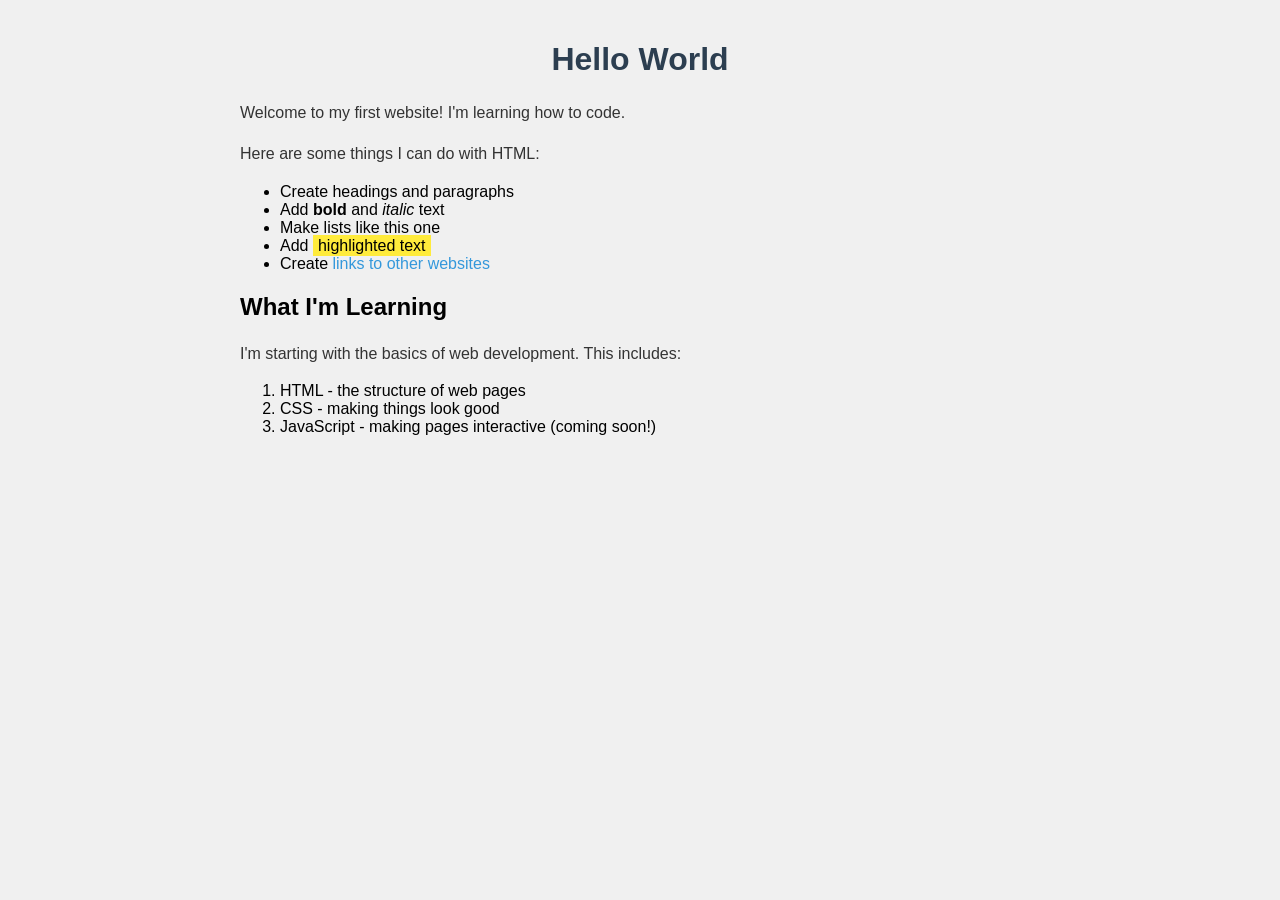
==== index.html @ b2ffea5e "Initial commit: My first website Added a simple HTML page with Hello World and basic styling.  Co-Au" ====
<!DOCTYPE html>
<html lang="en">
<head>
    <meta charset="UTF-8">
    <meta name="viewport" content="width=device-width, initial-scale=1.0">
    <title>My First Website</title>
    <style>
        body {
            font-family: Arial, sans-serif;
            max-width: 800px;
            margin: 0 auto;
            padding: 20px;
            background-color: #f0f0f0;
        }

        h1 {
            color: #2c3e50;
            text-align: center;
        }

        p {
            color: #333;
            line-height: 1.6;
        }

        .highlight {
            background-color: #ffeb3b;
            padding: 2px 5px;
        }

        a {
            color: #3498db;
            text-decoration: none;
        }

        a:hover {
            text-decoration: underline;
        }
    </style>
</head>
<body>
    <h1>Hello World</h1>

    <p>Welcome to my first website! I'm learning how to code.</p>

    <p>Here are some things I can do with HTML:</p>

    <ul>
        <li>Create headings and paragraphs</li>
        <li>Add <strong>bold</strong> and <em>italic</em> text</li>
        <li>Make lists like this one</li>
        <li>Add <span class="highlight">highlighted text</span></li>
        <li>Create <a href="https://www.google.com">links to other websites</a></li>
    </ul>

    <h2>What I'm Learning</h2>
    <p>I'm starting with the basics of web development. This includes:</p>

    <ol>
        <li>HTML - the structure of web pages</li>
        <li>CSS - making things look good</li>
        <li>JavaScript - making pages interactive (coming soon!)</li>
    </ol>
</body>
</html>
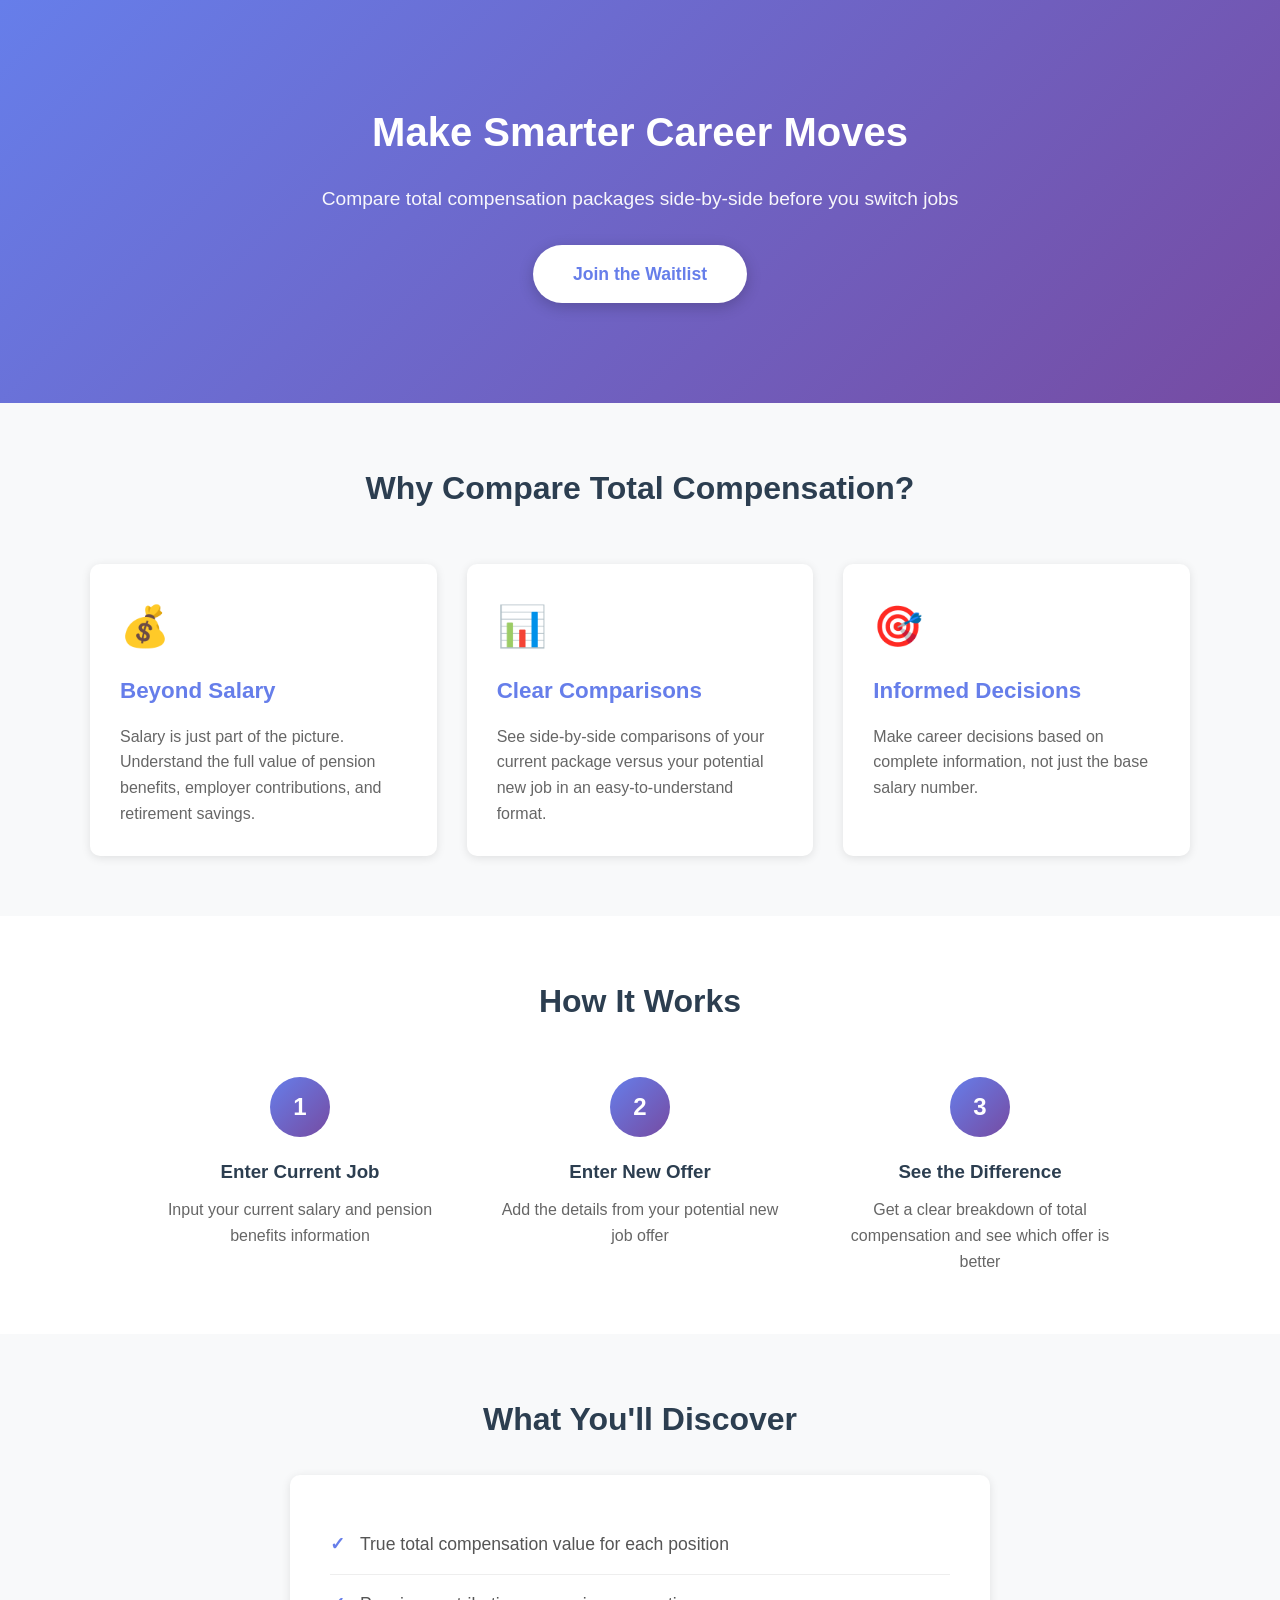
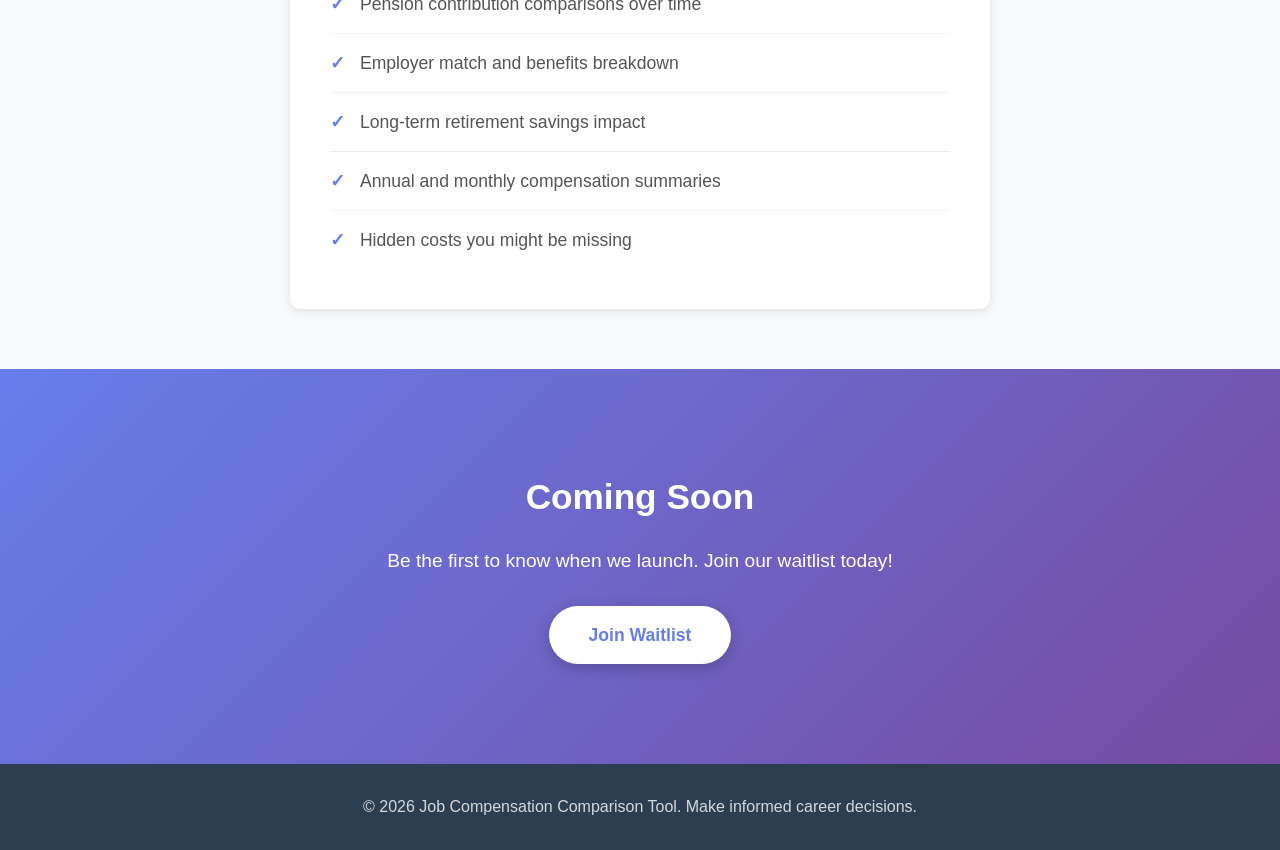
==== commit c37cec65: "Add professional landing page for compensation comparison tool Created a modern, responsive landing " ====
--- a/index.html
+++ b/index.html
@@ -3,63 +3,337 @@
 <head>
     <meta charset="UTF-8">
     <meta name="viewport" content="width=device-width, initial-scale=1.0">
-    <title>My First Website</title>
+    <title>Job Compensation Comparison - Make Informed Career Decisions</title>
     <style>
+        * {
+            margin: 0;
+            padding: 0;
+            box-sizing: border-box;
+        }
+
         body {
-            font-family: Arial, sans-serif;
-            max-width: 800px;
+            font-family: 'Segoe UI', Tahoma, Geneva, Verdana, sans-serif;
+            line-height: 1.6;
+            color: #333;
+        }
+
+        /* Hero Section */
+        .hero {
+            background: linear-gradient(135deg, #667eea 0%, #764ba2 100%);
+            color: white;
+            padding: 80px 20px;
+            text-align: center;
+        }
+
+        .hero h1 {
+            font-size: 2.5em;
+            margin-bottom: 20px;
+            font-weight: 600;
+        }
+
+        .hero p {
+            font-size: 1.2em;
+            margin-bottom: 30px;
+            opacity: 0.95;
+        }
+
+        .cta-button {
+            display: inline-block;
+            background-color: #fff;
+            color: #667eea;
+            padding: 15px 40px;
+            border-radius: 30px;
+            text-decoration: none;
+            font-weight: 600;
+            font-size: 1.1em;
+            transition: transform 0.3s, box-shadow 0.3s;
+            box-shadow: 0 4px 15px rgba(0, 0, 0, 0.2);
+        }
+
+        .cta-button:hover {
+            transform: translateY(-2px);
+            box-shadow: 0 6px 20px rgba(0, 0, 0, 0.3);
+        }
+
+        /* Container */
+        .container {
+            max-width: 1100px;
             margin: 0 auto;
             padding: 20px;
-            background-color: #f0f0f0;
-        }
-
-        h1 {
+        }
+
+        /* Features Section */
+        .features {
+            padding: 60px 20px;
+            background-color: #f8f9fa;
+        }
+
+        .features h2 {
+            text-align: center;
+            font-size: 2em;
+            margin-bottom: 50px;
             color: #2c3e50;
-            text-align: center;
-        }
-
-        p {
-            color: #333;
-            line-height: 1.6;
-        }
-
-        .highlight {
-            background-color: #ffeb3b;
-            padding: 2px 5px;
-        }
-
-        a {
-            color: #3498db;
-            text-decoration: none;
-        }
-
-        a:hover {
-            text-decoration: underline;
+        }
+
+        .feature-grid {
+            display: grid;
+            grid-template-columns: repeat(auto-fit, minmax(300px, 1fr));
+            gap: 30px;
+            max-width: 1100px;
+            margin: 0 auto;
+        }
+
+        .feature-card {
+            background: white;
+            padding: 30px;
+            border-radius: 10px;
+            box-shadow: 0 2px 10px rgba(0, 0, 0, 0.1);
+            transition: transform 0.3s;
+        }
+
+        .feature-card:hover {
+            transform: translateY(-5px);
+            box-shadow: 0 4px 20px rgba(0, 0, 0, 0.15);
+        }
+
+        .feature-icon {
+            font-size: 2.5em;
+            margin-bottom: 15px;
+        }
+
+        .feature-card h3 {
+            color: #667eea;
+            margin-bottom: 15px;
+            font-size: 1.4em;
+        }
+
+        .feature-card p {
+            color: #666;
+        }
+
+        /* How It Works Section */
+        .how-it-works {
+            padding: 60px 20px;
+            background-color: white;
+        }
+
+        .how-it-works h2 {
+            text-align: center;
+            font-size: 2em;
+            margin-bottom: 50px;
+            color: #2c3e50;
+        }
+
+        .steps {
+            display: flex;
+            flex-wrap: wrap;
+            justify-content: center;
+            gap: 40px;
+            max-width: 1100px;
+            margin: 0 auto;
+        }
+
+        .step {
+            text-align: center;
+            flex: 1;
+            min-width: 200px;
+            max-width: 300px;
+        }
+
+        .step-number {
+            background: linear-gradient(135deg, #667eea 0%, #764ba2 100%);
+            color: white;
+            width: 60px;
+            height: 60px;
+            border-radius: 50%;
+            display: flex;
+            align-items: center;
+            justify-content: center;
+            font-size: 1.5em;
+            font-weight: bold;
+            margin: 0 auto 20px;
+        }
+
+        .step h3 {
+            margin-bottom: 10px;
+            color: #2c3e50;
+        }
+
+        .step p {
+            color: #666;
+        }
+
+        /* Benefits Section */
+        .benefits {
+            padding: 60px 20px;
+            background-color: #f8f9fa;
+        }
+
+        .benefits h2 {
+            text-align: center;
+            font-size: 2em;
+            margin-bottom: 30px;
+            color: #2c3e50;
+        }
+
+        .benefits-list {
+            max-width: 700px;
+            margin: 0 auto;
+            background: white;
+            padding: 40px;
+            border-radius: 10px;
+            box-shadow: 0 2px 10px rgba(0, 0, 0, 0.1);
+        }
+
+        .benefits-list ul {
+            list-style: none;
+        }
+
+        .benefits-list li {
+            padding: 15px 0;
+            border-bottom: 1px solid #eee;
+            color: #555;
+            font-size: 1.1em;
+        }
+
+        .benefits-list li:last-child {
+            border-bottom: none;
+        }
+
+        .benefits-list li:before {
+            content: "✓ ";
+            color: #667eea;
+            font-weight: bold;
+            margin-right: 10px;
+        }
+
+        /* CTA Section */
+        .cta-section {
+            padding: 80px 20px;
+            background: linear-gradient(135deg, #667eea 0%, #764ba2 100%);
+            color: white;
+            text-align: center;
+        }
+
+        .cta-section h2 {
+            font-size: 2.2em;
+            margin-bottom: 20px;
+        }
+
+        .cta-section p {
+            font-size: 1.2em;
+            margin-bottom: 30px;
+        }
+
+        /* Footer */
+        footer {
+            background-color: #2c3e50;
+            color: white;
+            text-align: center;
+            padding: 30px 20px;
+        }
+
+        footer p {
+            color: rgba(255, 255, 255, 0.8);
+        }
+
+        /* Responsive */
+        @media (max-width: 768px) {
+            .hero h1 {
+                font-size: 2em;
+            }
+
+            .hero p {
+                font-size: 1em;
+            }
+
+            .feature-grid {
+                grid-template-columns: 1fr;
+            }
         }
     </style>
 </head>
 <body>
-    <h1>Hello World</h1>
-
-    <p>Welcome to my first website! I'm learning how to code.</p>
-
-    <p>Here are some things I can do with HTML:</p>
-
-    <ul>
-        <li>Create headings and paragraphs</li>
-        <li>Add <strong>bold</strong> and <em>italic</em> text</li>
-        <li>Make lists like this one</li>
-        <li>Add <span class="highlight">highlighted text</span></li>
-        <li>Create <a href="https://www.google.com">links to other websites</a></li>
-    </ul>
-
-    <h2>What I'm Learning</h2>
-    <p>I'm starting with the basics of web development. This includes:</p>
-
-    <ol>
-        <li>HTML - the structure of web pages</li>
-        <li>CSS - making things look good</li>
-        <li>JavaScript - making pages interactive (coming soon!)</li>
-    </ol>
+    <!-- Hero Section -->
+    <section class="hero">
+        <div class="container">
+            <h1>Make Smarter Career Moves</h1>
+            <p>Compare total compensation packages side-by-side before you switch jobs</p>
+            <a href="#waitlist" class="cta-button">Join the Waitlist</a>
+        </div>
+    </section>
+
+    <!-- Features Section -->
+    <section class="features">
+        <h2>Why Compare Total Compensation?</h2>
+        <div class="feature-grid">
+            <div class="feature-card">
+                <div class="feature-icon">💰</div>
+                <h3>Beyond Salary</h3>
+                <p>Salary is just part of the picture. Understand the full value of pension benefits, employer contributions, and retirement savings.</p>
+            </div>
+            <div class="feature-card">
+                <div class="feature-icon">📊</div>
+                <h3>Clear Comparisons</h3>
+                <p>See side-by-side comparisons of your current package versus your potential new job in an easy-to-understand format.</p>
+            </div>
+            <div class="feature-card">
+                <div class="feature-icon">🎯</div>
+                <h3>Informed Decisions</h3>
+                <p>Make career decisions based on complete information, not just the base salary number.</p>
+            </div>
+        </div>
+    </section>
+
+    <!-- How It Works Section -->
+    <section class="how-it-works">
+        <h2>How It Works</h2>
+        <div class="steps">
+            <div class="step">
+                <div class="step-number">1</div>
+                <h3>Enter Current Job</h3>
+                <p>Input your current salary and pension benefits information</p>
+            </div>
+            <div class="step">
+                <div class="step-number">2</div>
+                <h3>Enter New Offer</h3>
+                <p>Add the details from your potential new job offer</p>
+            </div>
+            <div class="step">
+                <div class="step-number">3</div>
+                <h3>See the Difference</h3>
+                <p>Get a clear breakdown of total compensation and see which offer is better</p>
+            </div>
+        </div>
+    </section>
+
+    <!-- Benefits Section -->
+    <section class="benefits">
+        <h2>What You'll Discover</h2>
+        <div class="benefits-list">
+            <ul>
+                <li>True total compensation value for each position</li>
+                <li>Pension contribution comparisons over time</li>
+                <li>Employer match and benefits breakdown</li>
+                <li>Long-term retirement savings impact</li>
+                <li>Annual and monthly compensation summaries</li>
+                <li>Hidden costs you might be missing</li>
+            </ul>
+        </div>
+    </section>
+
+    <!-- CTA Section -->
+    <section class="cta-section" id="waitlist">
+        <div class="container">
+            <h2>Coming Soon</h2>
+            <p>Be the first to know when we launch. Join our waitlist today!</p>
+            <a href="mailto:contact@example.com?subject=Waitlist" class="cta-button">Join Waitlist</a>
+        </div>
+    </section>
+
+    <!-- Footer -->
+    <footer>
+        <p>&copy; 2026 Job Compensation Comparison Tool. Make informed career decisions.</p>
+    </footer>
 </body>
 </html>
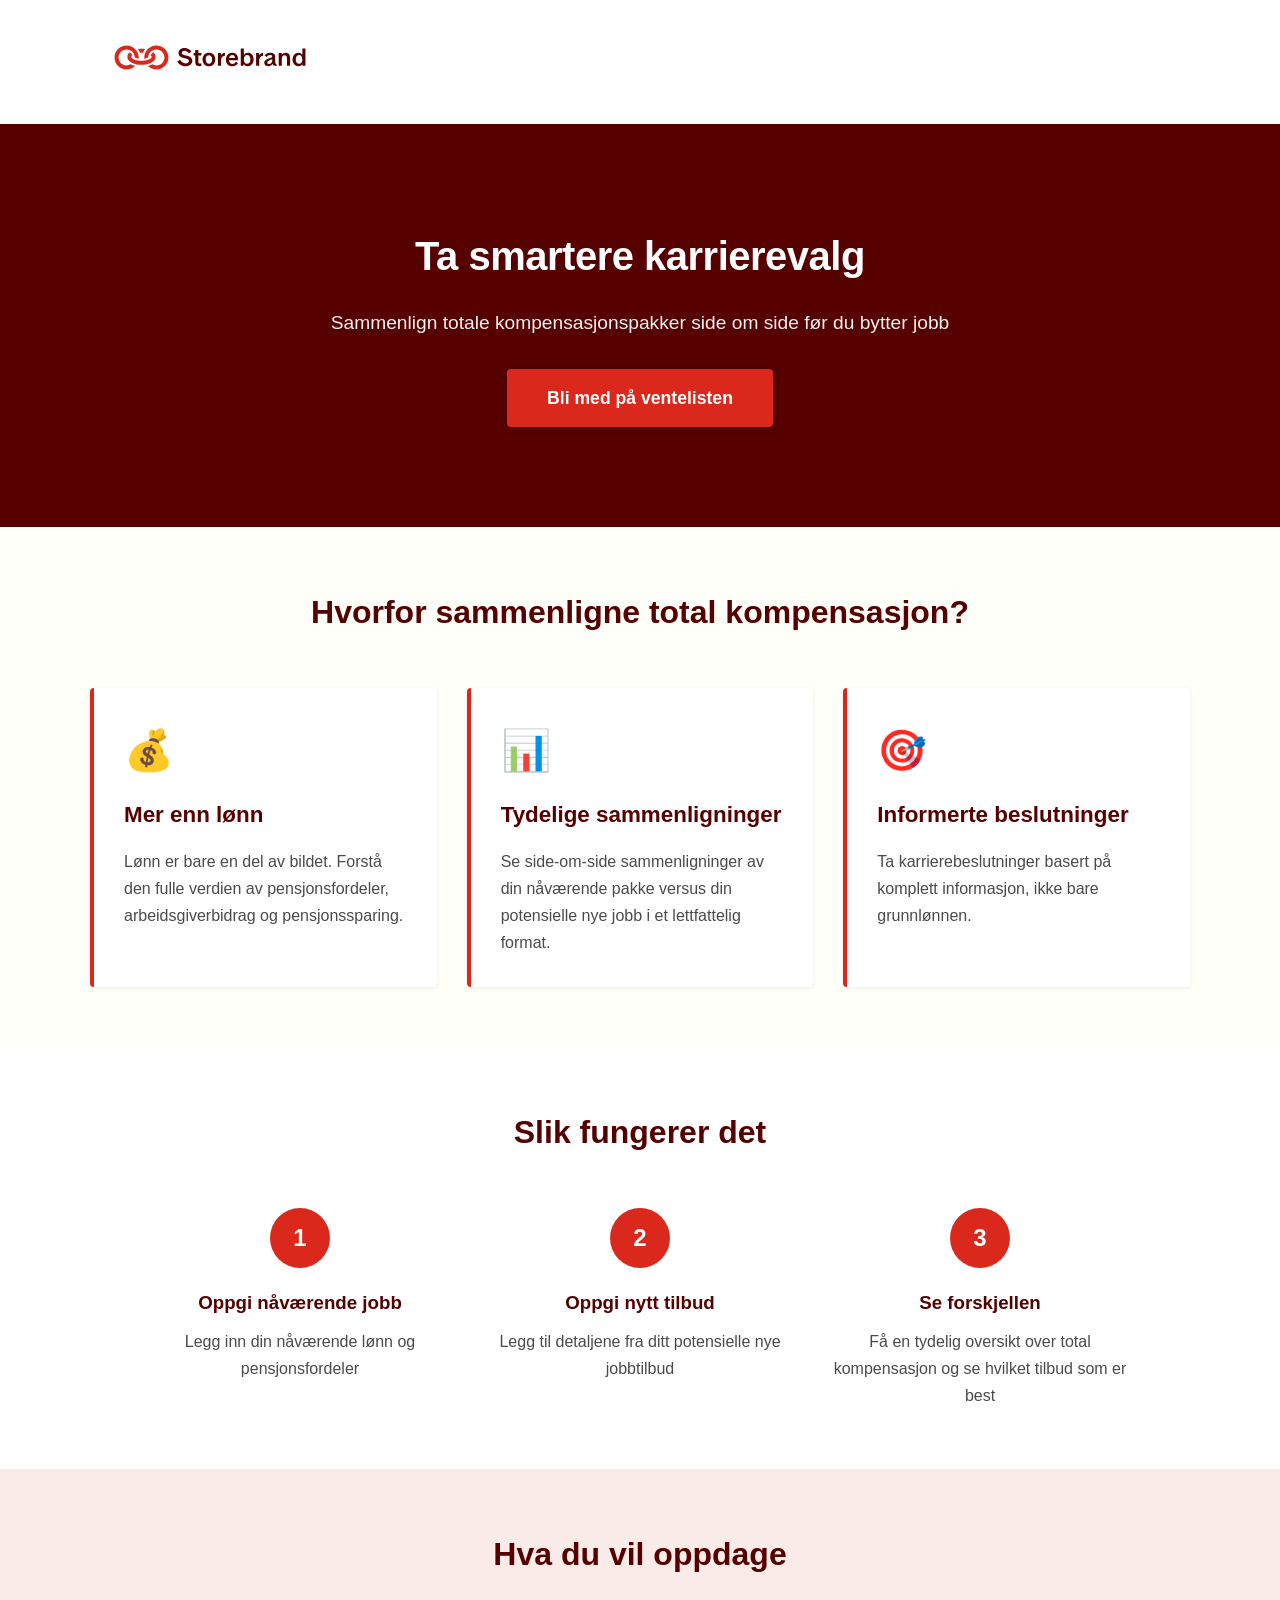
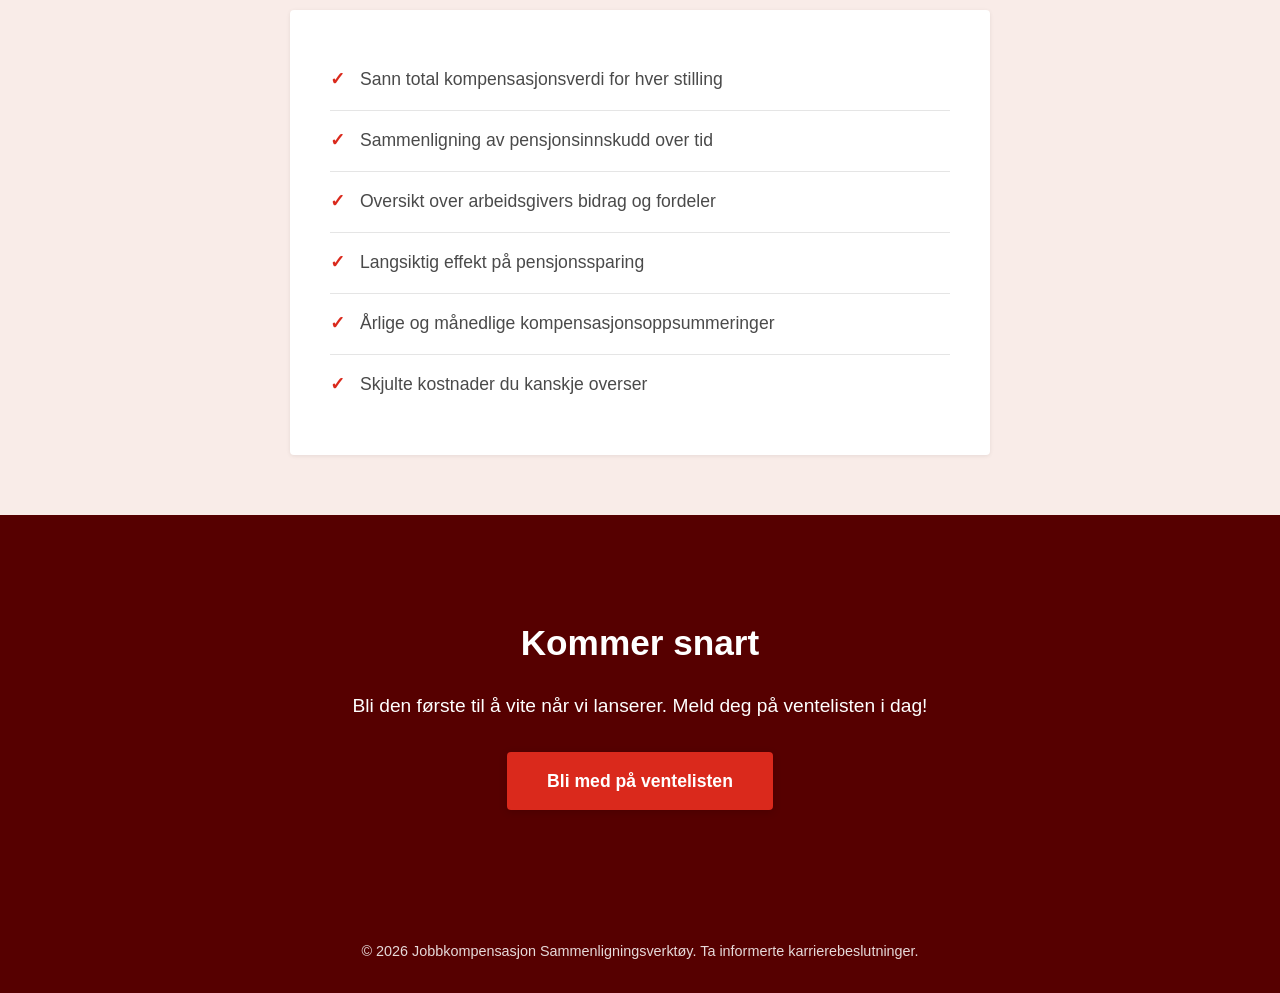
==== commit 6ceed790: "Rebrand with official Storebrand identity and Norwegian translation - Translate all content to Norwe" ====
--- a/index.html
+++ b/index.html
@@ -1,9 +1,9 @@
 <!DOCTYPE html>
-<html lang="en">
+<html lang="no">
 <head>
     <meta charset="UTF-8">
     <meta name="viewport" content="width=device-width, initial-scale=1.0">
-    <title>Job Compensation Comparison - Make Informed Career Decisions</title>
+    <title>Sammenligning av Jobbkompensasjon - Ta informerte karrierevalg</title>
     <style>
         * {
             margin: 0;
@@ -12,14 +12,26 @@
         }
 
         body {
-            font-family: 'Segoe UI', Tahoma, Geneva, Verdana, sans-serif;
+            font-family: -apple-system, BlinkMacSystemFont, 'Segoe UI', 'Roboto', 'Helvetica Neue', Arial, sans-serif;
             line-height: 1.6;
-            color: #333;
+            color: #1a1a1a;
+        }
+
+        /* Header/Navigation */
+        header {
+            background: white;
+            padding: 20px;
+            box-shadow: 0 1px 4px rgba(0, 0, 0, 0.08);
+        }
+
+        .logo {
+            max-width: 200px;
+            height: auto;
         }
 
         /* Hero Section */
         .hero {
-            background: linear-gradient(135deg, #667eea 0%, #764ba2 100%);
+            background: #560000;
             color: white;
             padding: 80px 20px;
             text-align: center;
@@ -29,30 +41,52 @@
             font-size: 2.5em;
             margin-bottom: 20px;
             font-weight: 600;
+            letter-spacing: -0.5px;
         }
 
         .hero p {
             font-size: 1.2em;
             margin-bottom: 30px;
             opacity: 0.95;
+            font-weight: 300;
         }
 
         .cta-button {
             display: inline-block;
-            background-color: #fff;
-            color: #667eea;
+            background-color: #da291c;
+            color: #fff;
             padding: 15px 40px;
-            border-radius: 30px;
+            border-radius: 4px;
             text-decoration: none;
             font-weight: 600;
             font-size: 1.1em;
-            transition: transform 0.3s, box-shadow 0.3s;
-            box-shadow: 0 4px 15px rgba(0, 0, 0, 0.2);
+            transition: background-color 0.3s, transform 0.2s;
+            box-shadow: 0 2px 8px rgba(0, 0, 0, 0.15);
         }
 
         .cta-button:hover {
-            transform: translateY(-2px);
-            box-shadow: 0 6px 20px rgba(0, 0, 0, 0.3);
+            background-color: #ed554e;
+            transform: translateY(-1px);
+            box-shadow: 0 4px 12px rgba(0, 0, 0, 0.2);
+        }
+
+        .cta-button-secondary {
+            display: inline-block;
+            background-color: white;
+            color: #560000;
+            padding: 15px 40px;
+            border: 2px solid #da291c;
+            border-radius: 4px;
+            text-decoration: none;
+            font-weight: 600;
+            font-size: 1.1em;
+            transition: all 0.3s;
+            box-shadow: 0 2px 8px rgba(0, 0, 0, 0.08);
+        }
+
+        .cta-button-secondary:hover {
+            background-color: #fac8c8;
+            border-color: #ed554e;
         }
 
         /* Container */
@@ -65,14 +99,15 @@
         /* Features Section */
         .features {
             padding: 60px 20px;
-            background-color: #f8f9fa;
+            background-color: #fffffa;
         }
 
         .features h2 {
             text-align: center;
             font-size: 2em;
             margin-bottom: 50px;
-            color: #2c3e50;
+            color: #560000;
+            font-weight: 600;
         }
 
         .feature-grid {
@@ -86,14 +121,15 @@
         .feature-card {
             background: white;
             padding: 30px;
-            border-radius: 10px;
-            box-shadow: 0 2px 10px rgba(0, 0, 0, 0.1);
-            transition: transform 0.3s;
+            border-radius: 4px;
+            border-left: 4px solid #da291c;
+            box-shadow: 0 1px 4px rgba(0, 0, 0, 0.08);
+            transition: all 0.3s;
         }
 
         .feature-card:hover {
-            transform: translateY(-5px);
-            box-shadow: 0 4px 20px rgba(0, 0, 0, 0.15);
+            box-shadow: 0 4px 12px rgba(0, 0, 0, 0.12);
+            border-left-color: #ed554e;
         }
 
         .feature-icon {
@@ -102,13 +138,15 @@
         }
 
         .feature-card h3 {
-            color: #667eea;
+            color: #560000;
             margin-bottom: 15px;
             font-size: 1.4em;
+            font-weight: 600;
         }
 
         .feature-card p {
-            color: #666;
+            color: #4a4a4a;
+            line-height: 1.7;
         }
 
         /* How It Works Section */
@@ -121,7 +159,8 @@
             text-align: center;
             font-size: 2em;
             margin-bottom: 50px;
-            color: #2c3e50;
+            color: #560000;
+            font-weight: 600;
         }
 
         .steps {
@@ -141,7 +180,7 @@
         }
 
         .step-number {
-            background: linear-gradient(135deg, #667eea 0%, #764ba2 100%);
+            background: #da291c;
             color: white;
             width: 60px;
             height: 60px;
@@ -156,24 +195,27 @@
 
         .step h3 {
             margin-bottom: 10px;
-            color: #2c3e50;
+            color: #560000;
+            font-weight: 600;
         }
 
         .step p {
-            color: #666;
+            color: #4a4a4a;
+            line-height: 1.7;
         }
 
         /* Benefits Section */
         .benefits {
             padding: 60px 20px;
-            background-color: #f8f9fa;
+            background-color: #f9ece8;
         }
 
         .benefits h2 {
             text-align: center;
             font-size: 2em;
             margin-bottom: 30px;
-            color: #2c3e50;
+            color: #560000;
+            font-weight: 600;
         }
 
         .benefits-list {
@@ -181,8 +223,8 @@
             margin: 0 auto;
             background: white;
             padding: 40px;
-            border-radius: 10px;
-            box-shadow: 0 2px 10px rgba(0, 0, 0, 0.1);
+            border-radius: 4px;
+            box-shadow: 0 1px 4px rgba(0, 0, 0, 0.08);
         }
 
         .benefits-list ul {
@@ -191,9 +233,10 @@
 
         .benefits-list li {
             padding: 15px 0;
-            border-bottom: 1px solid #eee;
-            color: #555;
+            border-bottom: 1px solid #e5e5e5;
+            color: #4a4a4a;
             font-size: 1.1em;
+            line-height: 1.7;
         }
 
         .benefits-list li:last-child {
@@ -202,7 +245,7 @@
 
         .benefits-list li:before {
             content: "✓ ";
-            color: #667eea;
+            color: #da291c;
             font-weight: bold;
             margin-right: 10px;
         }
@@ -210,7 +253,7 @@
         /* CTA Section */
         .cta-section {
             padding: 80px 20px;
-            background: linear-gradient(135deg, #667eea 0%, #764ba2 100%);
+            background: #560000;
             color: white;
             text-align: center;
         }
@@ -218,23 +261,35 @@
         .cta-section h2 {
             font-size: 2.2em;
             margin-bottom: 20px;
+            font-weight: 600;
         }
 
         .cta-section p {
             font-size: 1.2em;
             margin-bottom: 30px;
+            font-weight: 300;
         }
 
         /* Footer */
         footer {
-            background-color: #2c3e50;
+            background-color: #560000;
             color: white;
             text-align: center;
             padding: 30px 20px;
         }
 
         footer p {
-            color: rgba(255, 255, 255, 0.8);
+            color: rgba(255, 255, 255, 0.85);
+            font-size: 0.9em;
+        }
+
+        footer a {
+            color: #fac8c8;
+            text-decoration: none;
+        }
+
+        footer a:hover {
+            color: white;
         }
 
         /* Responsive */
@@ -254,70 +309,77 @@
     </style>
 </head>
 <body>
+    <!-- Header -->
+    <header>
+        <div class="container">
+            <img src="storebrand-logo.svg" alt="Storebrand" class="logo">
+        </div>
+    </header>
+
     <!-- Hero Section -->
     <section class="hero">
         <div class="container">
-            <h1>Make Smarter Career Moves</h1>
-            <p>Compare total compensation packages side-by-side before you switch jobs</p>
-            <a href="#waitlist" class="cta-button">Join the Waitlist</a>
+            <h1>Ta smartere karrierevalg</h1>
+            <p>Sammenlign totale kompensasjonspakker side om side før du bytter jobb</p>
+            <a href="#waitlist" class="cta-button">Bli med på ventelisten</a>
         </div>
     </section>
 
     <!-- Features Section -->
     <section class="features">
-        <h2>Why Compare Total Compensation?</h2>
+        <h2>Hvorfor sammenligne total kompensasjon?</h2>
         <div class="feature-grid">
             <div class="feature-card">
                 <div class="feature-icon">💰</div>
-                <h3>Beyond Salary</h3>
-                <p>Salary is just part of the picture. Understand the full value of pension benefits, employer contributions, and retirement savings.</p>
+                <h3>Mer enn lønn</h3>
+                <p>Lønn er bare en del av bildet. Forstå den fulle verdien av pensjonsfordeler, arbeidsgiverbidrag og pensjonssparing.</p>
             </div>
             <div class="feature-card">
                 <div class="feature-icon">📊</div>
-                <h3>Clear Comparisons</h3>
-                <p>See side-by-side comparisons of your current package versus your potential new job in an easy-to-understand format.</p>
+                <h3>Tydelige sammenligninger</h3>
+                <p>Se side-om-side sammenligninger av din nåværende pakke versus din potensielle nye jobb i et lettfattelig format.</p>
             </div>
             <div class="feature-card">
                 <div class="feature-icon">🎯</div>
-                <h3>Informed Decisions</h3>
-                <p>Make career decisions based on complete information, not just the base salary number.</p>
+                <h3>Informerte beslutninger</h3>
+                <p>Ta karrierebeslutninger basert på komplett informasjon, ikke bare grunnlønnen.</p>
             </div>
         </div>
     </section>
 
     <!-- How It Works Section -->
     <section class="how-it-works">
-        <h2>How It Works</h2>
+        <h2>Slik fungerer det</h2>
         <div class="steps">
             <div class="step">
                 <div class="step-number">1</div>
-                <h3>Enter Current Job</h3>
-                <p>Input your current salary and pension benefits information</p>
+                <h3>Oppgi nåværende jobb</h3>
+                <p>Legg inn din nåværende lønn og pensjonsfordeler</p>
             </div>
             <div class="step">
                 <div class="step-number">2</div>
-                <h3>Enter New Offer</h3>
-                <p>Add the details from your potential new job offer</p>
+                <h3>Oppgi nytt tilbud</h3>
+                <p>Legg til detaljene fra ditt potensielle nye jobbtilbud</p>
             </div>
             <div class="step">
                 <div class="step-number">3</div>
-                <h3>See the Difference</h3>
-                <p>Get a clear breakdown of total compensation and see which offer is better</p>
+                <h3>Se forskjellen</h3>
+                <p>Få en tydelig oversikt over total kompensasjon og se hvilket tilbud som er best</p>
             </div>
         </div>
     </section>
 
     <!-- Benefits Section -->
     <section class="benefits">
-        <h2>What You'll Discover</h2>
+        <h2>Hva du vil oppdage</h2>
         <div class="benefits-list">
             <ul>
-                <li>True total compensation value for each position</li>
-                <li>Pension contribution comparisons over time</li>
-                <li>Employer match and benefits breakdown</li>
-                <li>Long-term retirement savings impact</li>
-                <li>Annual and monthly compensation summaries</li>
-                <li>Hidden costs you might be missing</li>
+                <li>Sann total kompensasjonsverdi for hver stilling</li>
+                <li>Sammenligning av pensjonsinnskudd over tid</li>
+                <li>Oversikt over arbeidsgivers bidrag og fordeler</li>
+                <li>Langsiktig effekt på pensjonssparing</li>
+                <li>Årlige og månedlige kompensasjonsoppsummeringer</li>
+                <li>Skjulte kostnader du kanskje overser</li>
             </ul>
         </div>
     </section>
@@ -325,15 +387,15 @@
     <!-- CTA Section -->
     <section class="cta-section" id="waitlist">
         <div class="container">
-            <h2>Coming Soon</h2>
-            <p>Be the first to know when we launch. Join our waitlist today!</p>
-            <a href="mailto:contact@example.com?subject=Waitlist" class="cta-button">Join Waitlist</a>
+            <h2>Kommer snart</h2>
+            <p>Bli den første til å vite når vi lanserer. Meld deg på ventelisten i dag!</p>
+            <a href="mailto:contact@example.com?subject=Venteliste" class="cta-button">Bli med på ventelisten</a>
         </div>
     </section>
 
     <!-- Footer -->
     <footer>
-        <p>&copy; 2026 Job Compensation Comparison Tool. Make informed career decisions.</p>
+        <p>&copy; 2026 Jobbkompensasjon Sammenligningsverktøy. Ta informerte karrierebeslutninger.</p>
     </footer>
 </body>
 </html>
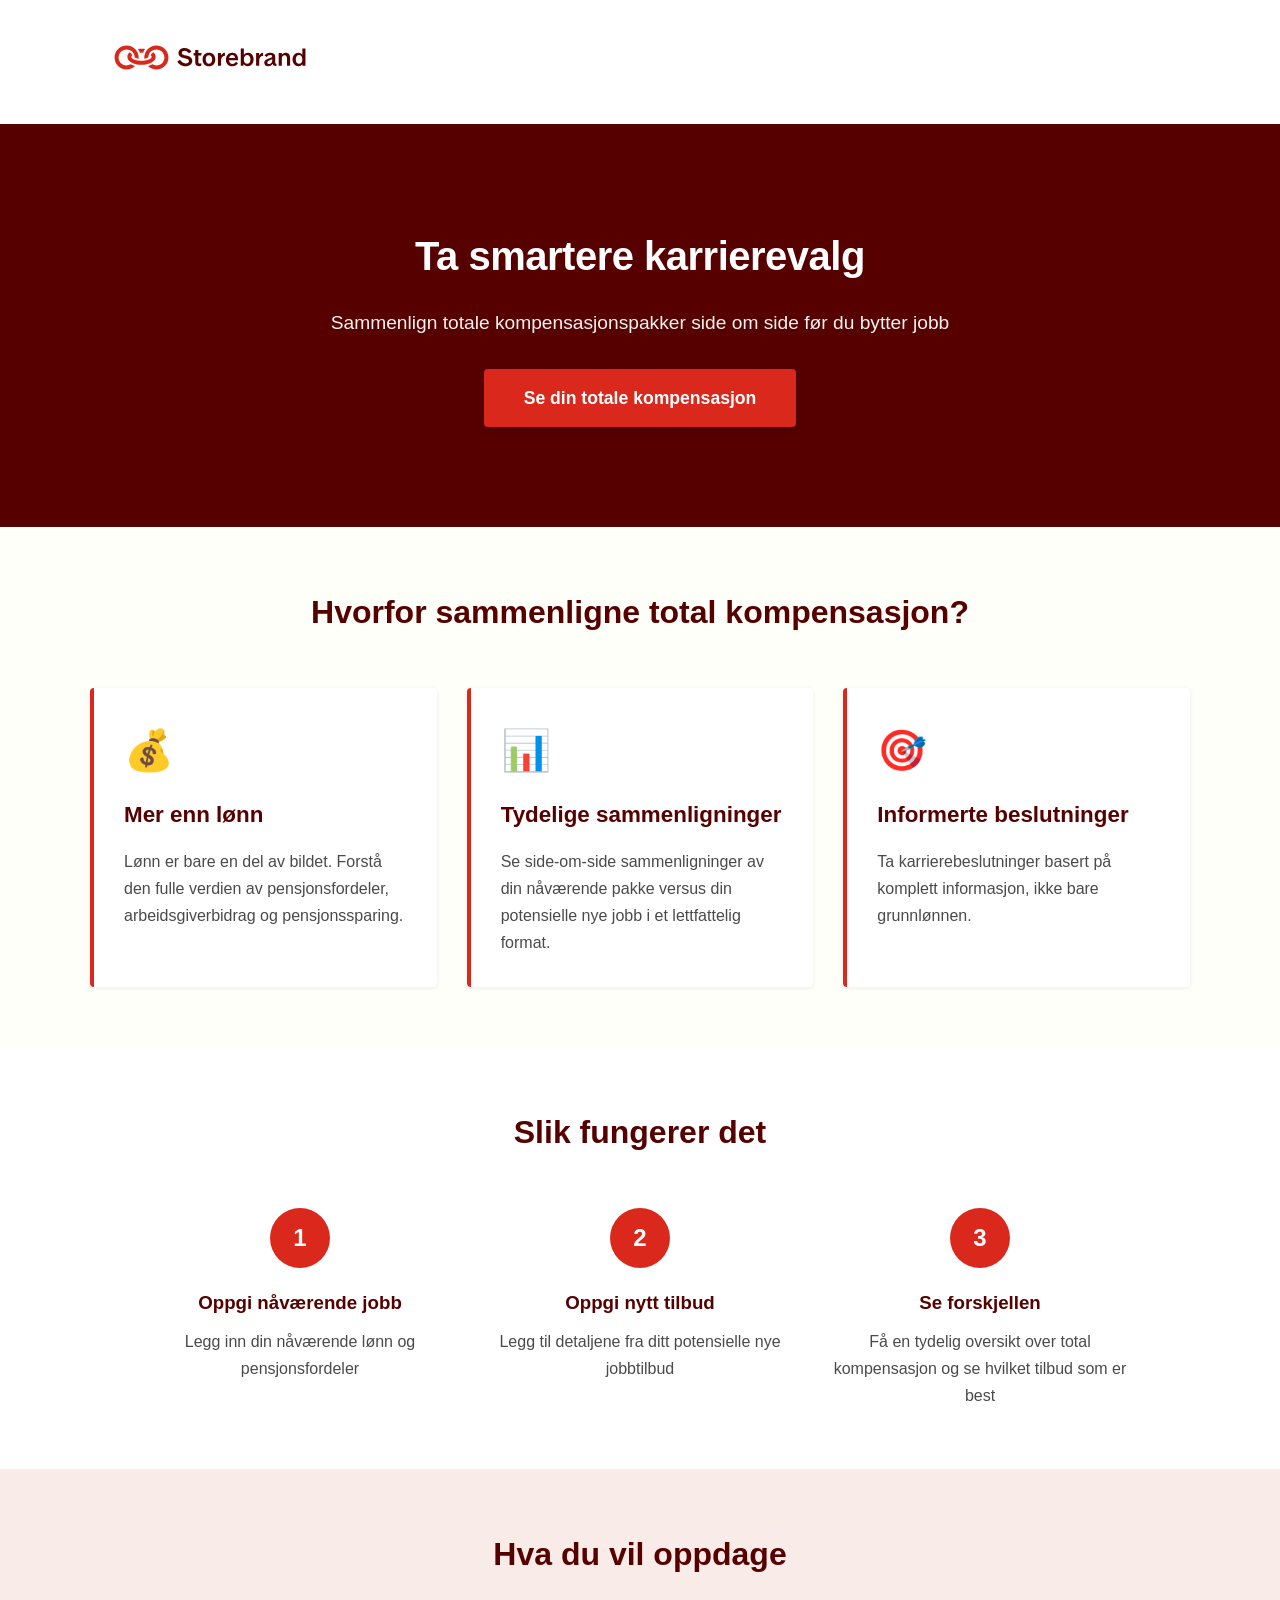
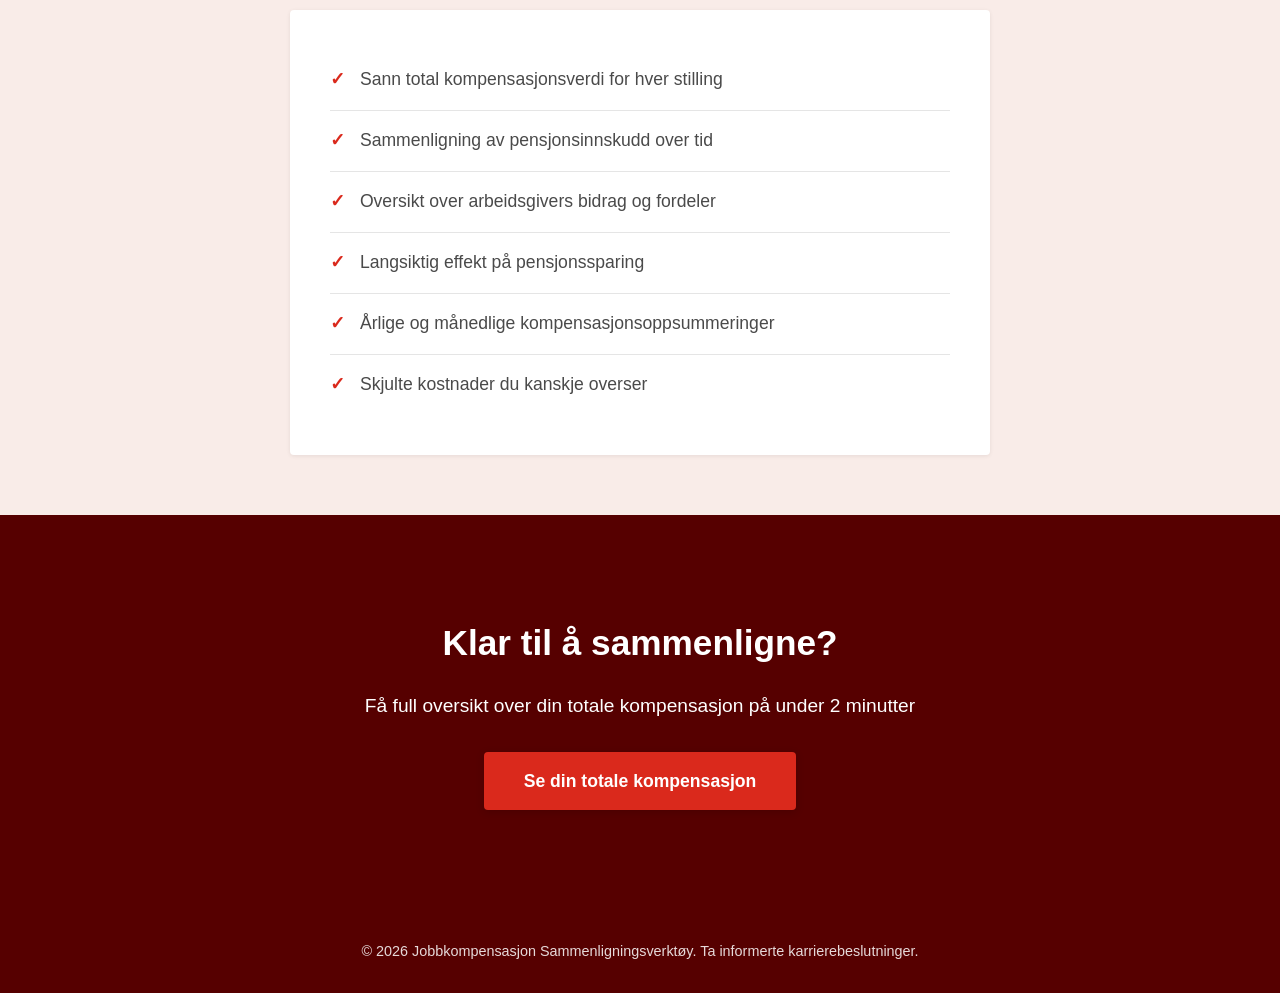
==== commit 8aa76315: "Add interactive compensation calculator with 5-year projection Implement complete job compensation c" ====
--- a/index.html
+++ b/index.html
@@ -321,7 +321,7 @@
         <div class="container">
             <h1>Ta smartere karrierevalg</h1>
             <p>Sammenlign totale kompensasjonspakker side om side før du bytter jobb</p>
-            <a href="#waitlist" class="cta-button">Bli med på ventelisten</a>
+            <a href="calculator.html" class="cta-button">Se din totale kompensasjon</a>
         </div>
     </section>
 
@@ -385,11 +385,11 @@
     </section>
 
     <!-- CTA Section -->
-    <section class="cta-section" id="waitlist">
+    <section class="cta-section" id="calculator">
         <div class="container">
-            <h2>Kommer snart</h2>
-            <p>Bli den første til å vite når vi lanserer. Meld deg på ventelisten i dag!</p>
-            <a href="mailto:contact@example.com?subject=Venteliste" class="cta-button">Bli med på ventelisten</a>
+            <h2>Klar til å sammenligne?</h2>
+            <p>Få full oversikt over din totale kompensasjon på under 2 minutter</p>
+            <a href="calculator.html" class="cta-button">Se din totale kompensasjon</a>
         </div>
     </section>
 
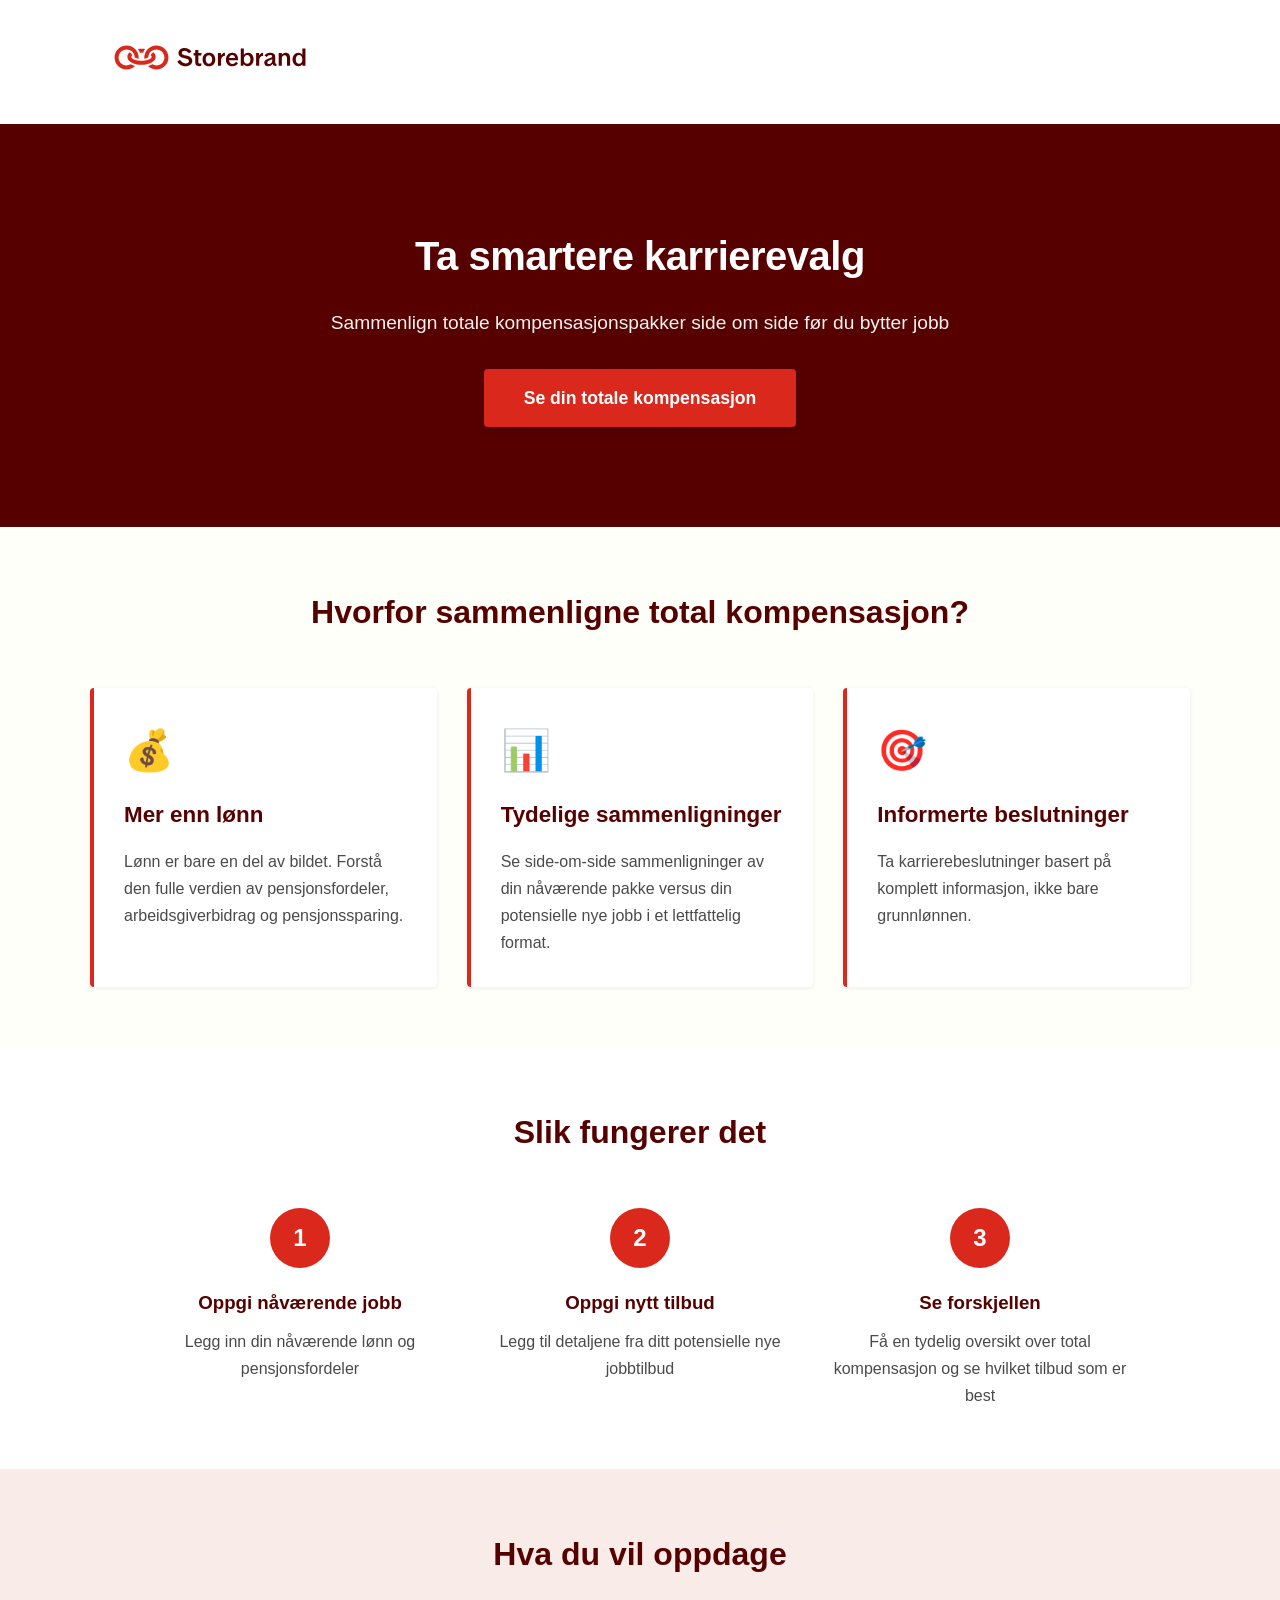
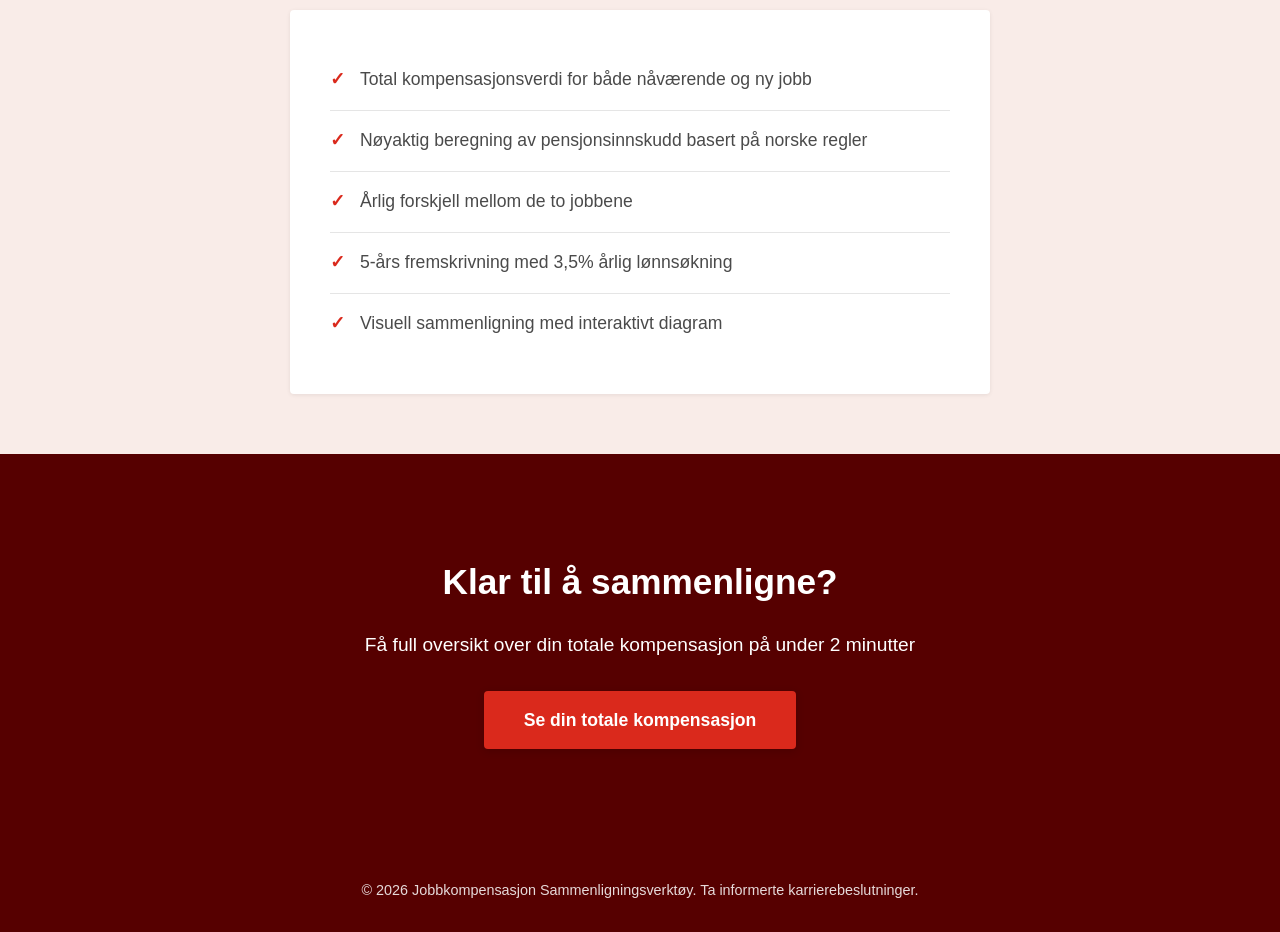
==== commit 03d0bd02: "Fix pension calculation and improve UX - Correct pension calculation to apply low rate on full salar" ====
--- a/index.html
+++ b/index.html
@@ -374,12 +374,11 @@
         <h2>Hva du vil oppdage</h2>
         <div class="benefits-list">
             <ul>
-                <li>Sann total kompensasjonsverdi for hver stilling</li>
-                <li>Sammenligning av pensjonsinnskudd over tid</li>
-                <li>Oversikt over arbeidsgivers bidrag og fordeler</li>
-                <li>Langsiktig effekt på pensjonssparing</li>
-                <li>Årlige og månedlige kompensasjonsoppsummeringer</li>
-                <li>Skjulte kostnader du kanskje overser</li>
+                <li>Total kompensasjonsverdi for både nåværende og ny jobb</li>
+                <li>Nøyaktig beregning av pensjonsinnskudd basert på norske regler</li>
+                <li>Årlig forskjell mellom de to jobbene</li>
+                <li>5-års fremskrivning med 3,5% årlig lønnsøkning</li>
+                <li>Visuell sammenligning med interaktivt diagram</li>
             </ul>
         </div>
     </section>
